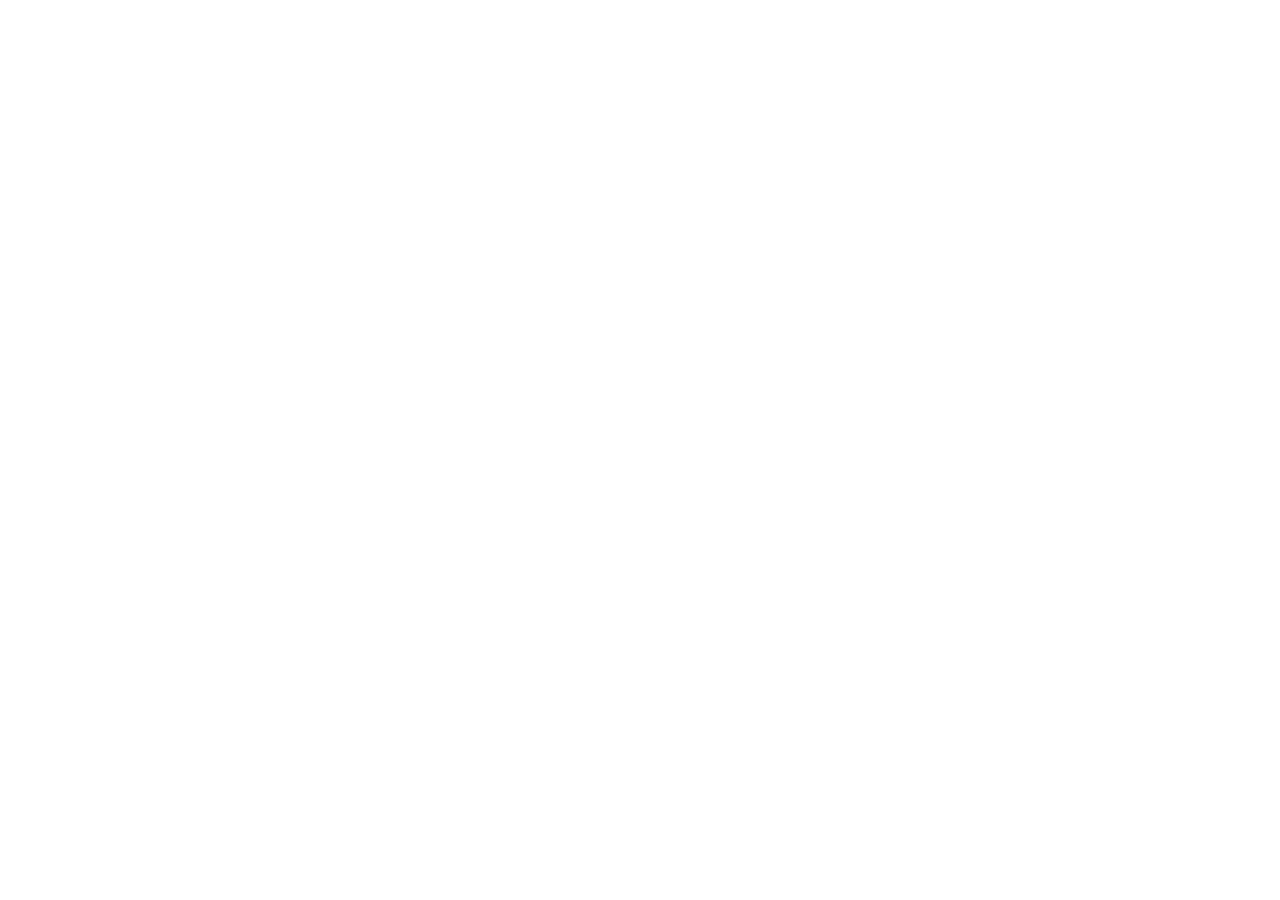
==== frontendmentor/Blog preview card/index.html @ 3958f12e "started project" ====
<!DOCTYPE html>
<html lang="en">
<head>
    <meta charset="UTF-8">
    <meta name="viewport" content="width=device-width, initial-scale=1.0">
    <title>Document</title>
    <link rel="stylesheet" href="styles.css">
</head>
<body>
    
</body>
</html>
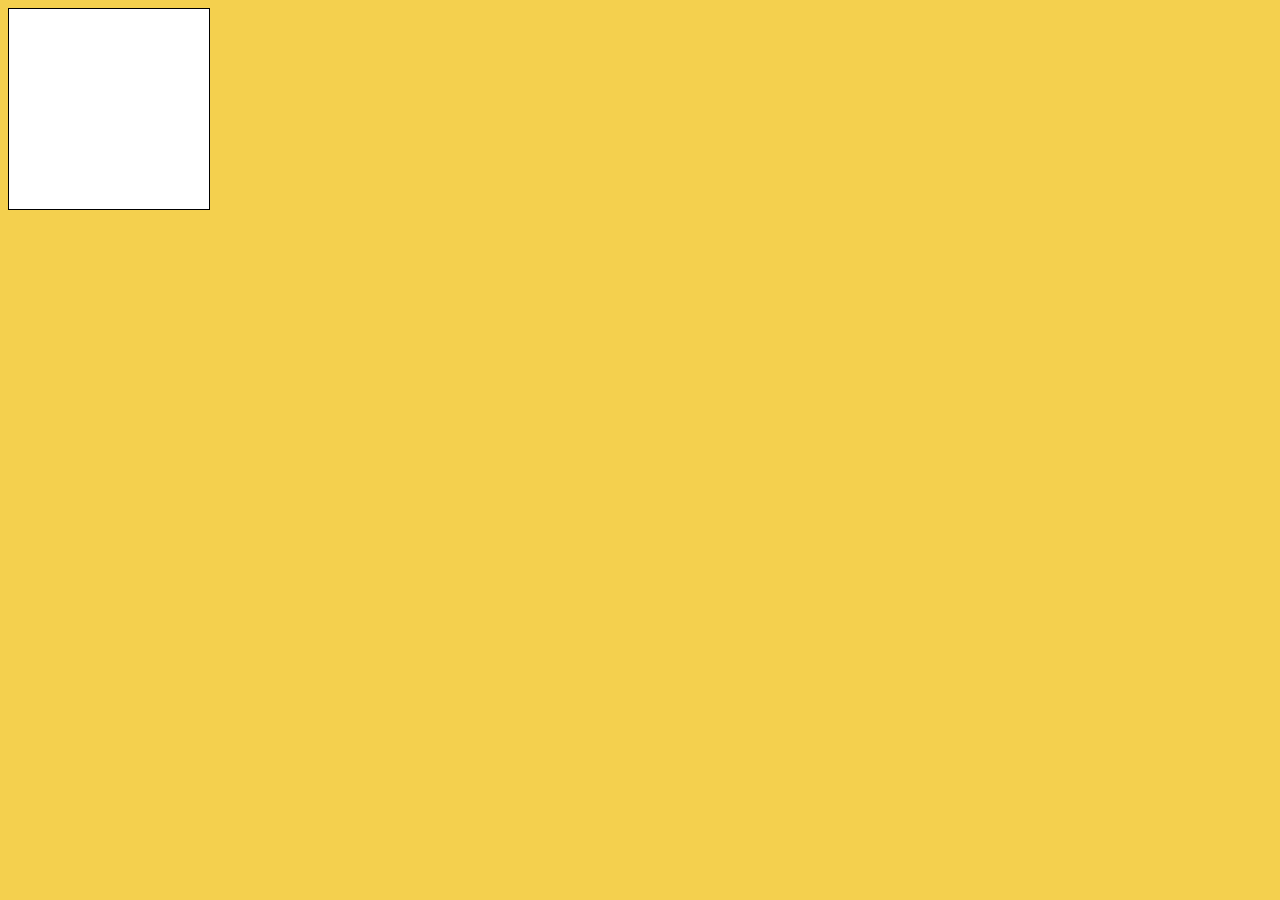
==== commit a4c69bc7: "temp save" ====
--- a/frontendmentor/Blog preview card/index.html
+++ b/frontendmentor/Blog preview card/index.html
@@ -5,8 +5,11 @@
     <meta name="viewport" content="width=device-width, initial-scale=1.0">
     <title>Document</title>
     <link rel="stylesheet" href="styles.css">
+    <link rel="stylesheet" href="https://fonts.gstatic.com/s/figtree/v9/_Xmu-HUzqDCFdgfMm4GNAa5o7Cqcs8-2.woff2">
 </head>
 <body>
-    
+    <div class="card">
+        
+    </div>
 </body>
 </html>
--- a/frontendmentor/Blog preview card/styles.css
+++ b/frontendmentor/Blog preview card/styles.css
@@ -0,0 +1,24 @@
+:root {
+    --backgroundColor: hsl(47, 88%, 63%);
+    --whiteColor: hsl(0, 0%, 100%);
+    --grayColor: hsl(0, 0%, 42%);
+    --gray950Color: hsl(0, 0%, 7%);
+}
+
+body {
+    background-color: var(--backgroundColor);
+        font-family: 'Figtree', Arial, Helvetica, sans-serif;
+}
+
+p {
+    font-size: 16px;
+}
+
+.card {
+    background-color: var(--whiteColor);
+    width: 200px;
+    height: 200px;
+    border: 1px solid black;
+    display: flex;
+    
+}
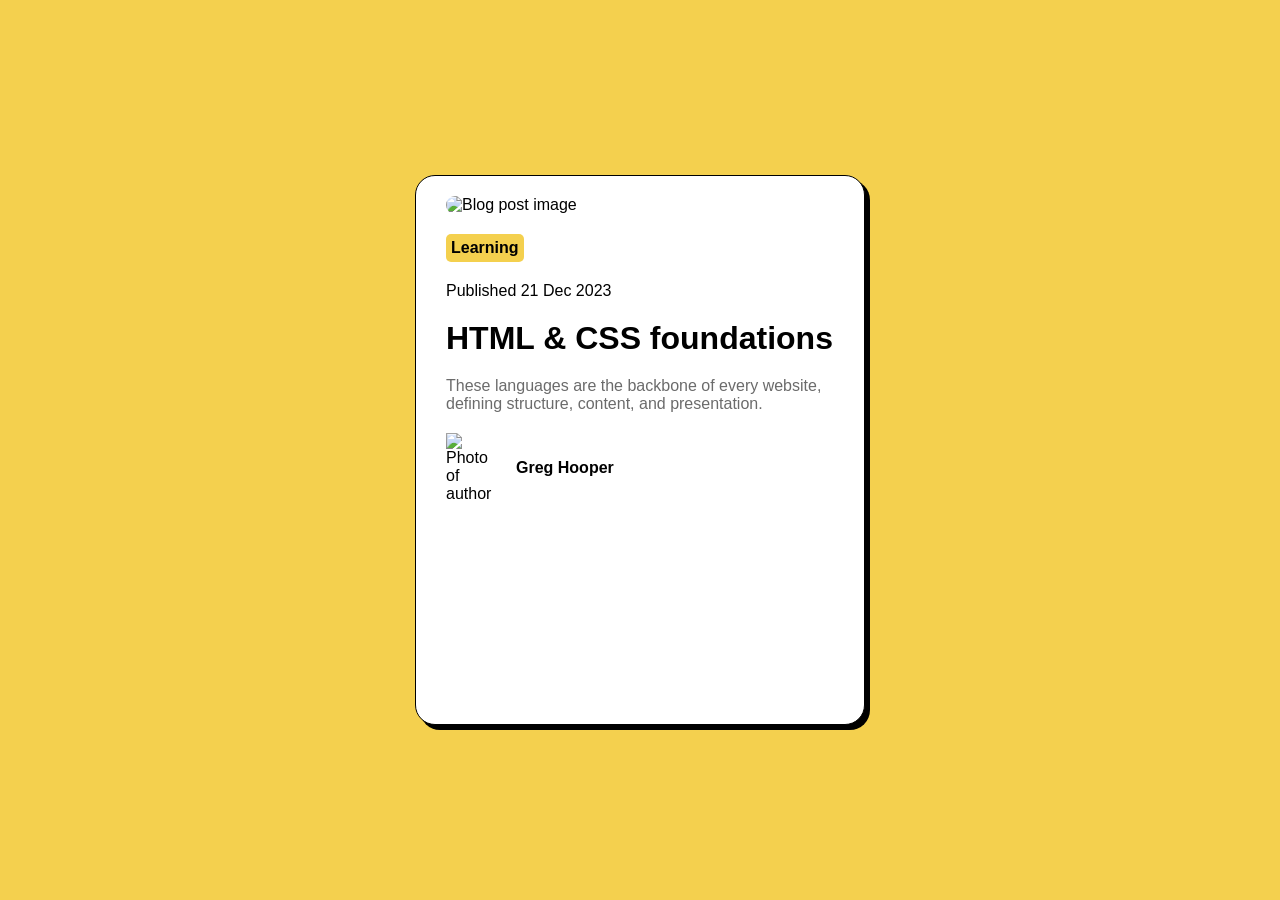
==== commit 52394b3a: "finished exercise" ====
--- a/frontendmentor/Blog preview card/index.html
+++ b/frontendmentor/Blog preview card/index.html
@@ -9,7 +9,19 @@
 </head>
 <body>
     <div class="card">
-        
+        <div class="card-content">
+            <img class="card-image" src="/blog-preview-card-main/assets/images/illustration-article.svg" alt="Blog post image">
+            <div class="card-text">
+                <p class="subject">Learning</p>
+                <p>Published 21 Dec 2023</p>
+                <h1 class="hover-effect">HTML & CSS foundations</h1>
+                <p class="hover-effect summary">These languages are the backbone of every website, defining structure, content, and presentation.</p>
+            </div>
+            <div class="card-footer">
+                <img class="author-image" src="/blog-preview-card-main/assets/images/image-avatar.webp" alt="Photo of author">
+                <p class="author-name">Greg Hooper</p>
+            </div>
+        </div>
     </div>
 </body>
 </html>
--- a/frontendmentor/Blog preview card/styles.css
+++ b/frontendmentor/Blog preview card/styles.css
@@ -5,9 +5,19 @@
     --gray950Color: hsl(0, 0%, 7%);
 }
 
+* {
+    margin: 0;
+    padding: 0;
+    box-sizing: border-box;
+}
+
 body {
     background-color: var(--backgroundColor);
-        font-family: 'Figtree', Arial, Helvetica, sans-serif;
+    font-family: 'Figtree', Arial, Helvetica, sans-serif;
+    display: flex;
+    justify-content: center;
+    align-items: center;
+    height: 100vh;
 }
 
 p {
@@ -16,9 +26,63 @@
 
 .card {
     background-color: var(--whiteColor);
-    width: 200px;
-    height: 200px;
+    width: 450px;
+    height: 550px;
     border: 1px solid black;
+    border-radius: 20px;
+    box-shadow: 5px 5px;   
+    padding: 20px;
+}
+
+.card-text {
     display: flex;
-    
+    gap: 20px;
+    flex-direction: column;
+}
+
+.card-content {
+    padding-left: 10px;
+    padding-right: 10px;
+    display: flex;
+    flex-direction: column;
+    gap: 20px;
+}
+
+.summary {
+    color: var(--grayColor);
+}
+
+.card-image {
+    width: 100%;
+    border-radius: 20px;
+}
+
+.subject {
+    background-color: var(--backgroundColor);
+    padding: 5px;
+    width: fit-content;
+    font-weight: bold;
+    border-radius: 5px;
+}
+
+.card-footer {
+    display: flex;
+    flex-direction: row;
+    align-items: center;
+    gap: 20px;
+}
+
+.author-image {
+    width: 50px;
+}
+
+.author-name {
+    font-weight: bold;
+}
+
+.card:hover {
+    cursor: pointer;
+    .hover-effect {
+        text-decoration: underline;
+    }
 }
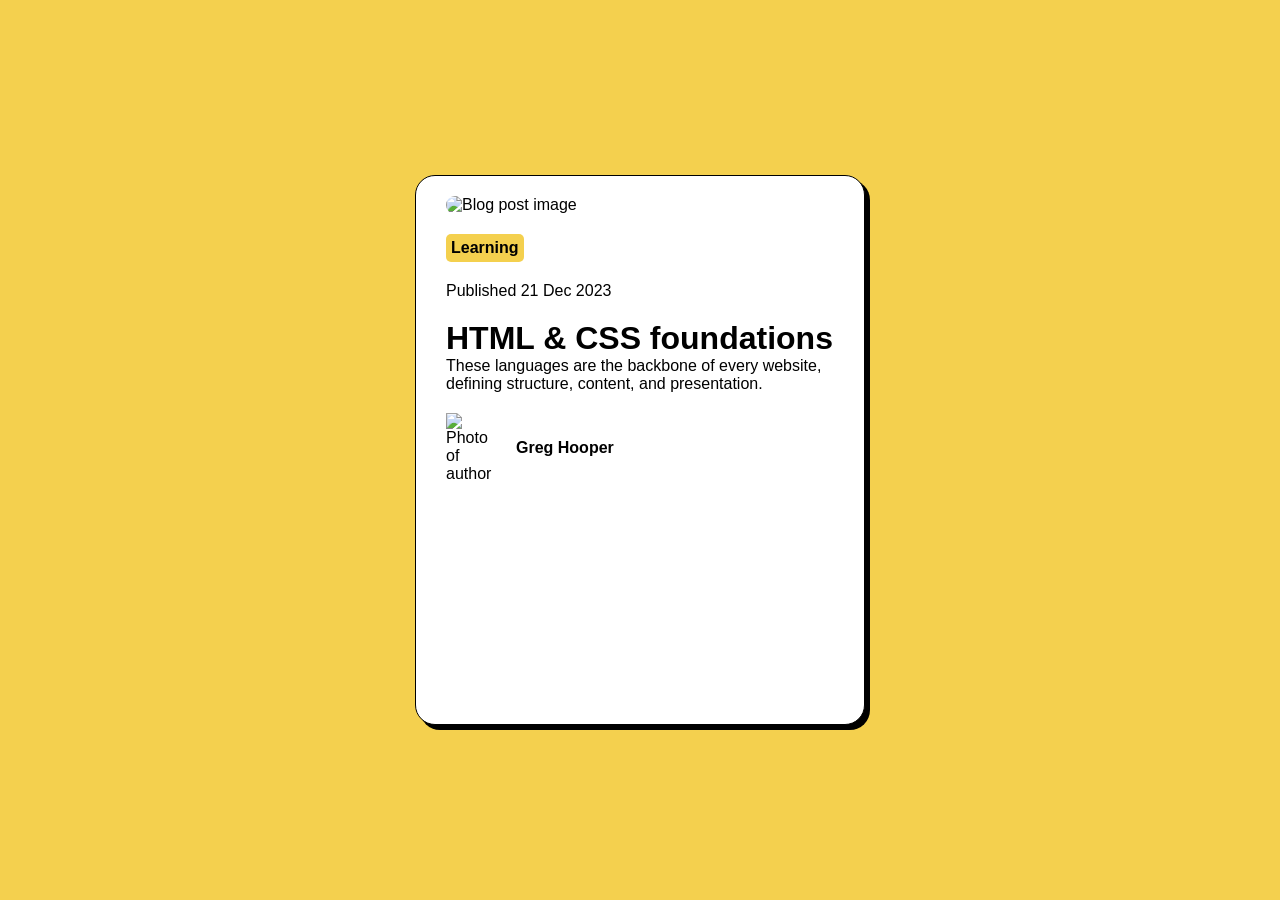
==== commit 918eb1ea: "adjusted hover" ====
--- a/frontendmentor/Blog preview card/index.html
+++ b/frontendmentor/Blog preview card/index.html
@@ -14,8 +14,10 @@
             <div class="card-text">
                 <p class="subject">Learning</p>
                 <p>Published 21 Dec 2023</p>
-                <h1 class="hover-effect">HTML & CSS foundations</h1>
-                <p class="hover-effect summary">These languages are the backbone of every website, defining structure, content, and presentation.</p>
+                <div class="text">
+                    <h1>HTML & CSS foundations</h1>
+                    <p>These languages are the backbone of every website, defining structure, content, and presentation.</p>
+                </div>
             </div>
             <div class="card-footer">
                 <img class="author-image" src="/blog-preview-card-main/assets/images/image-avatar.webp" alt="Photo of author">
--- a/frontendmentor/Blog preview card/styles.css
+++ b/frontendmentor/Blog preview card/styles.css
@@ -82,7 +82,8 @@
 
 .card:hover {
     cursor: pointer;
-    .hover-effect {
-        text-decoration: underline;
-    }
+}
+
+.text:hover {
+    text-decoration: underline;
 }
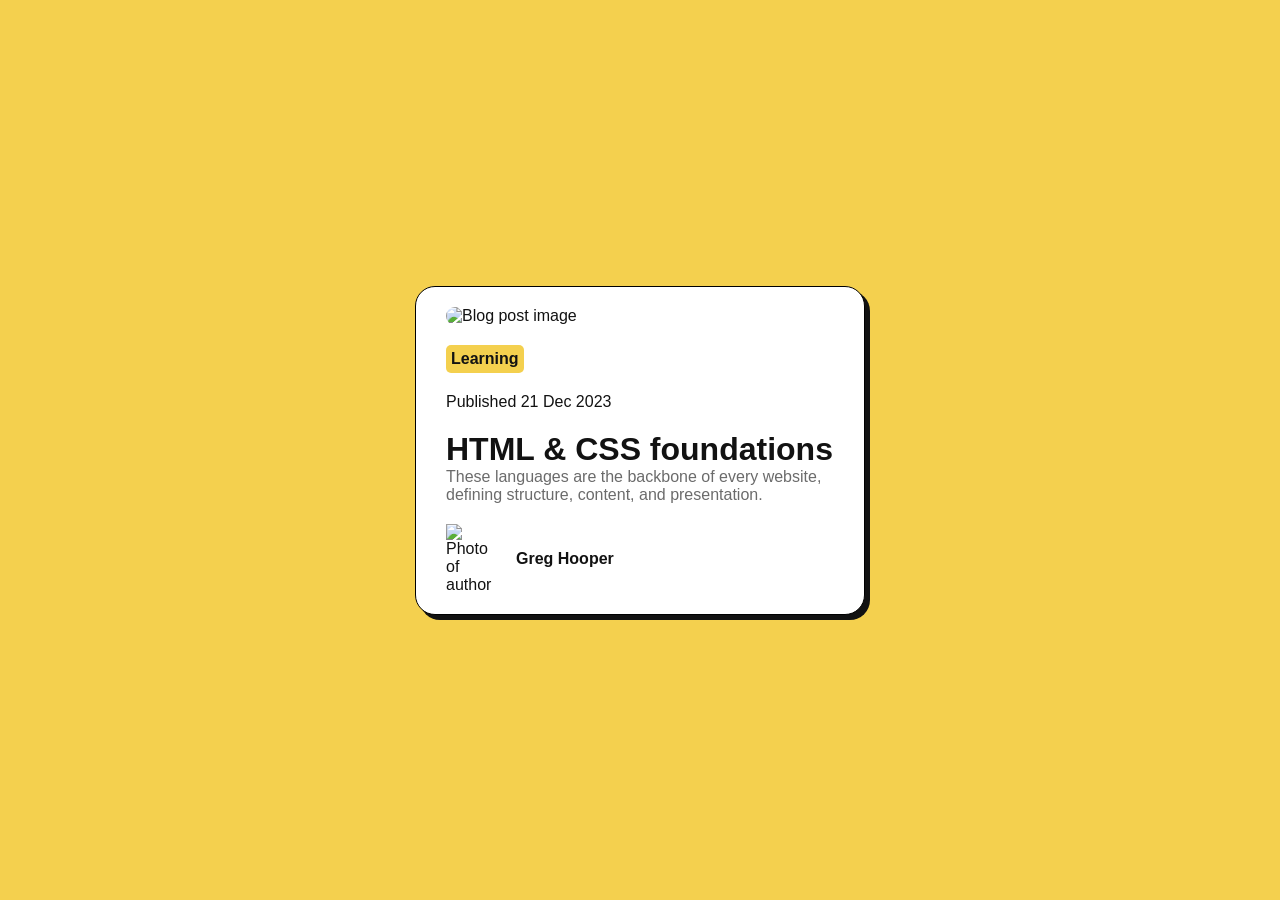
==== commit 5e296013: "adjusted based on claude feedback" ====
--- a/frontendmentor/Blog preview card/index.html
+++ b/frontendmentor/Blog preview card/index.html
@@ -15,8 +15,8 @@
                 <p class="subject">Learning</p>
                 <p>Published 21 Dec 2023</p>
                 <div class="text">
-                    <h1>HTML & CSS foundations</h1>
-                    <p>These languages are the backbone of every website, defining structure, content, and presentation.</p>
+                    <a href="#"><h1>HTML & CSS foundations</h1></a>
+                    <p class="summary">These languages are the backbone of every website, defining structure, content, and presentation.</p>
                 </div>
             </div>
             <div class="card-footer">
--- a/frontendmentor/Blog preview card/styles.css
+++ b/frontendmentor/Blog preview card/styles.css
@@ -17,7 +17,9 @@
     display: flex;
     justify-content: center;
     align-items: center;
-    height: 100vh;
+    min-height: 100vh;
+    color: var(--gray950Color);
+    padding: 20px;
 }
 
 p {
@@ -26,8 +28,8 @@
 
 .card {
     background-color: var(--whiteColor);
-    width: 450px;
-    height: 550px;
+    max-width: 450px;
+    width: 100%;
     border: 1px solid black;
     border-radius: 20px;
     box-shadow: 5px 5px;   
@@ -80,10 +82,18 @@
     font-weight: bold;
 }
 
-.card:hover {
-    cursor: pointer;
+a {
+    text-decoration: none;
+    color: var(--gray950Color);
 }
 
-.text:hover {
-    text-decoration: underline;
-}+h1:hover {
+    cursor: pointer;
+    color: var(--backgroundColor);
+}
+
+h1:focus {
+    cursor: pointer;
+    color: var(--backgroundColor);
+}
+
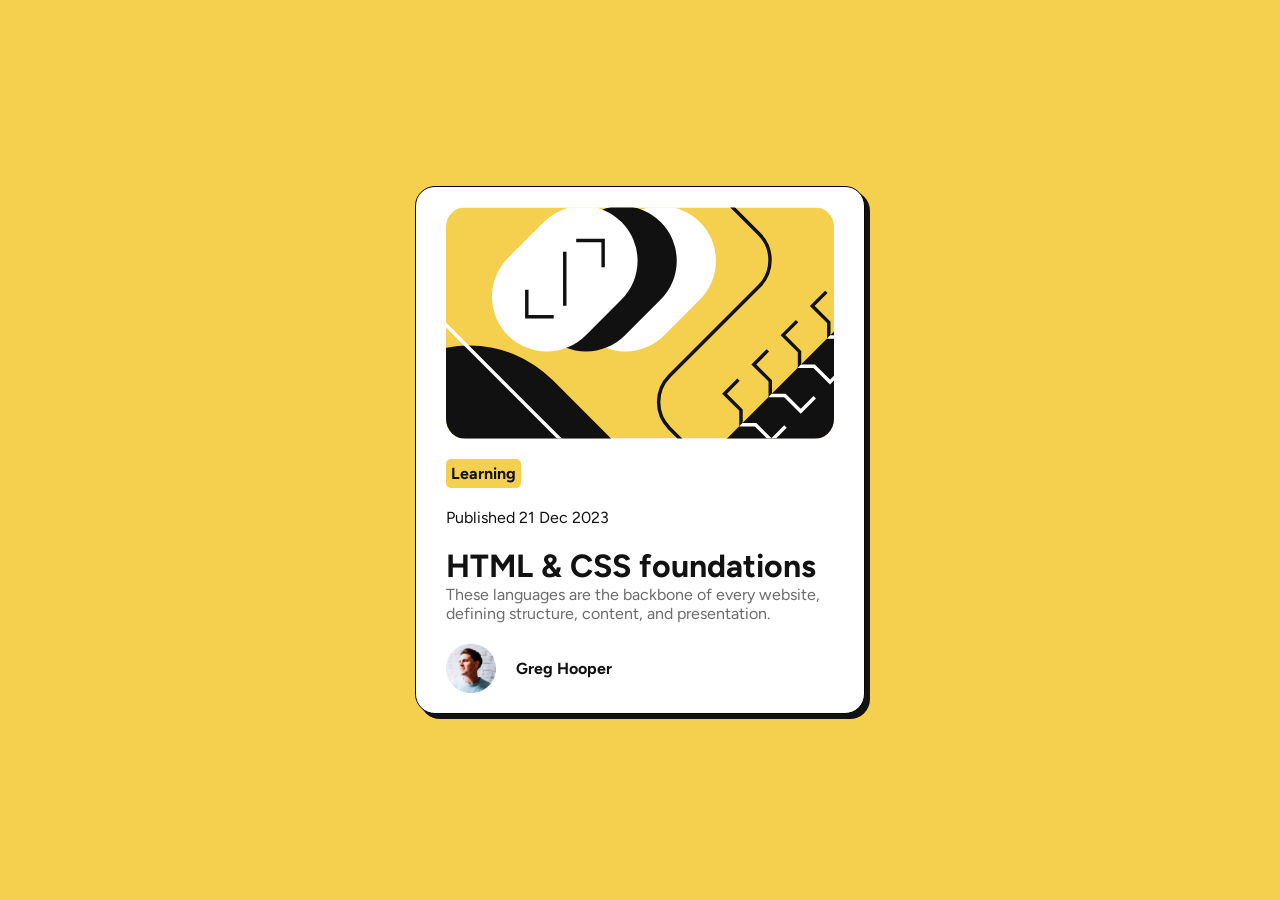
==== commit 9194d90e: "adjusted based on claude feedback" ====
--- a/frontendmentor/Blog preview card/index.html
+++ b/frontendmentor/Blog preview card/index.html
@@ -5,22 +5,22 @@
     <meta name="viewport" content="width=device-width, initial-scale=1.0">
     <title>Document</title>
     <link rel="stylesheet" href="styles.css">
-    <link rel="stylesheet" href="https://fonts.gstatic.com/s/figtree/v9/_Xmu-HUzqDCFdgfMm4GNAa5o7Cqcs8-2.woff2">
+    <link href="https://fonts.googleapis.com/css2?family=Figtree:ital,wght@0,300..900;1,300..900&display=swap" rel="stylesheet">
 </head>
 <body>
     <div class="card">
         <div class="card-content">
-            <img class="card-image" src="/blog-preview-card-main/assets/images/illustration-article.svg" alt="Blog post image">
+            <img class="card-image" src="blog-preview-card-main/assets/images/illustration-article.svg" alt="Blog post image">
             <div class="card-text">
                 <p class="subject">Learning</p>
                 <p>Published 21 Dec 2023</p>
                 <div class="text">
-                    <a href="#"><h1>HTML & CSS foundations</h1></a>
+                    <h1><a href="#">HTML & CSS foundations</a></h1>
                     <p class="summary">These languages are the backbone of every website, defining structure, content, and presentation.</p>
                 </div>
             </div>
             <div class="card-footer">
-                <img class="author-image" src="/blog-preview-card-main/assets/images/image-avatar.webp" alt="Photo of author">
+                <img class="author-image" src="blog-preview-card-main/assets/images/image-avatar.webp" alt="Photo of author">
                 <p class="author-name">Greg Hooper</p>
             </div>
         </div>
--- a/frontendmentor/Blog preview card/styles.css
+++ b/frontendmentor/Blog preview card/styles.css
@@ -87,13 +87,12 @@
     color: var(--gray950Color);
 }
 
-h1:hover {
+a:hover {
     cursor: pointer;
     color: var(--backgroundColor);
 }
 
-h1:focus {
+a:focus {
     cursor: pointer;
     color: var(--backgroundColor);
-}
-
+}
